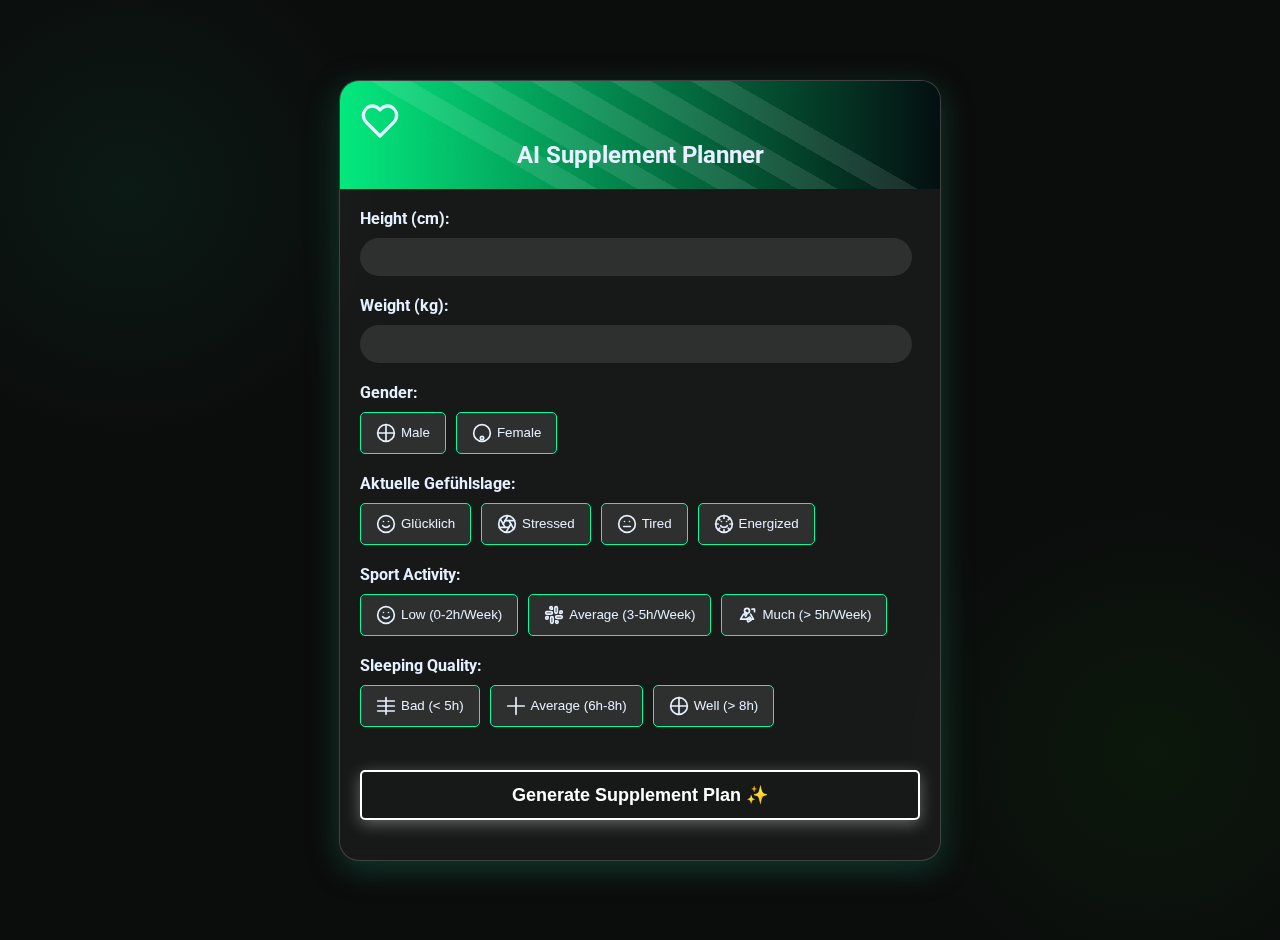
==== planner.html @ 942fc0ae "Add files via upload" ====
<!DOCTYPE html>
<html lang="de">
<head>
    <meta charset="UTF-8">
    <meta name="viewport" content="width=device-width, initial-scale=1.0">
    <title>AI Supplement Planner</title>
    <style>
        @import url('https://fonts.googleapis.com/css2?family=Roboto:wght@300;400;700&display=swap');

        :root {
            --primary-color: #00ff9d;
            --secondary-color: #040f11;
            --background-color: #0b0c0c;
            --text-color: #e6f1ff;
        }

        body {
            font-family: 'Roboto', sans-serif;
            background-color: var(--background-color);
            color: var(--text-color);
            margin: 0;
            padding: 20px;
            display: flex;
            justify-content: center;
            align-items: center;
            min-height: 100vh;
            background-image: 
                radial-gradient(circle at 10% 20%, rgba(11, 148, 96, 0.1) 0%, transparent 20%),
                radial-gradient(circle at 90% 80%, rgba(19, 129, 9, 0.1) 0%, transparent 20%);
        }

        .container {
            background-color: rgba(255, 255, 255, 0.05);
            border-radius: 20px;
            box-shadow: 0 8px 32px 0 rgba(31, 135, 104, 0.37);
            backdrop-filter: blur(4px);
            border: 1px solid rgba(255, 255, 255, 0.18);
            overflow: hidden;
            width: 100%;
            max-width: 600px;
        }

        .header {
            background: linear-gradient(90deg, #03e97e 0%, var(--secondary-color) 100%);
            color: var(--text-color);
            padding: 20px;
            text-align: center;
            font-size: 24px;
            font-weight: bold;
            position: relative;
            overflow: hidden;
        }

        .header::before {
            content: '';
            position: absolute;
            top: -50%;
            left: -50%;
            width: 200%;
            height: 200%;
            background: repeating-linear-gradient(
                0deg,
                transparent,
                transparent 20px,
                rgba(255, 255, 255, 0.1) 20px,
                rgba(255, 255, 255, 0.1) 40px
            );
            transform: rotate(30deg);
            animation: moveStripes 20s linear infinite;
        }

        @keyframes moveStripes {
            0% { transform: rotate(30deg) translateY(0); }
            100% { transform: rotate(30deg) translateY(40px); }
        }

        .form-container {
            padding: 20px;
        }

        .input-group {
            margin-bottom: 20px;
        }

        label {
            display: block;
            margin-bottom: 10px;
            color: var(--text-color);
            font-weight: bold;
        }

        .button-group {
            display: flex;
            flex-wrap: wrap;
            gap: 10px;
        }

        .option-button {
            padding: 10px 15px;
            background-color: rgba(255, 255, 255, 0.1);
            border: 1px solid var(--primary-color);
            border-radius: 5px;
            cursor: pointer;
            transition: all 0.3s ease;
            color: var(--text-color);
            display: flex;
            align-items: center;
            justify-content: center;
        }

        .option-button.selected {
            background-color: var(--primary-color);
            color: var(--background-color);
        }

        .option-button:hover {
            background-color: var(--primary-color);
            color: var(--background-color);
        }

        .option-button svg {
            margin-right: 5px;
            width: 20px;
            height: 20px;
        }

        .organic-input {
            width: 95%;
            padding: 10px;
            border: none;
            background-color: rgba(255, 255, 255, 0.1);
            border-radius: 20px;
            color: var(--text-color);
            font-size: 16px;
            transition: all 0.3s ease;
        }

        .organic-input:focus {
            outline: none;
            box-shadow: 0 0 0 2px var(--primary-color);
        }

        #generateButton {
            width: 100%;
            padding: 12px;
            background: none;
            color: white;
            border: 2.5px solid white;
            border-radius: 5px;
            font-size: 18px;
            cursor: pointer;
            font-weight: bolder;
            transition: transform 0.3s ease, box-shadow 0.3s ease;
            margin-top: 23px;
            margin-bottom: 20px;
            box-shadow: 0 4px 16px rgba(255, 255, 255, 0.34);
        }

        #generateButton:hover {
            transform: translateY(-2px);
            box-shadow: 0 4px 32px rgba(255, 255, 255, 0.4);
        }

        #loading {
            display: none;
            text-align: center;
            margin-top: 20px;
        }

        .modern-loader {
            display: flex;
            justify-content: center;
            align-items: center;
            height: 50px;
        }

        .circle {
            width: 15px;
            height: 15px;
            border-radius: 50%;
            background-color: var(--primary-color);
            margin: 0 5px;
            animation: pulse 1.5s ease-in-out infinite;
        }

        .circle:nth-child(2) {
            animation-delay: 0.2s;
        }

        .circle:nth-child(3) {
            animation-delay: 0.4s;
        }

        @keyframes pulse {
            0%, 100% { transform: scale(0.5); opacity: 0.5; }
            50% { transform: scale(1); opacity: 1; }
        }

        #result {
            margin-top: 20px;
            padding: 10px;
            background-color: rgba(255, 255, 255, 0.05);
            border-radius: 9px;
            display: none;
            width: 97%;
            padding-right: 17px;
        }

        .supplement-item {
            width: 100%;
            display: flex;
            align-items: center;
            margin-bottom: 15px;
            
            padding: 7px;
            background-color: rgba(255, 255, 255, 0.1);
            border-radius: 10px;
            transition: all 0.3s ease;
            cursor: pointer;
        }

        .supplement-item:hover {
            background-color: rgba(255, 255, 255, 0.2);
            transform: translateY(-2px);
        }

        .supplement-icon {
            width: 40px;
            height: 40px;
            margin-right: 8px;
            background-color: rgb(62, 62, 62);
            border-radius: 50%;
            display: flex;
            align-items: center;
            justify-content: center;
            font-size: 19px;
        }


        .supplement-icon2 {
            width: 40px;
            height: 40px;
            margin-right: 10px;
            background: none;
            border-radius: 50%;
            display: flex;
            align-items: center;
            justify-content: center;
            font-size: 19px;
        }

        .supplement-info {
            flex-grow: 1;
        }

        .supplement-name {
            font-weight: bold;
            margin-bottom: 5px;
        }

        .supplement-dosage {
            font-size: 14px;
            color: rgba(255, 255, 255, 0.7);
        }

        .supplement-details-container {
            position: fixed;
            padding: 14px;
            top: 0;
            left: 0;
            width: 100%;
            height: 100%;
            background-color: rgba(0, 0, 0, 0.5);
            display: flex;
            justify-content: center;
            align-items: center;
            z-index: 1000;
            opacity: 0; /* Anfangszustand */
    transform: scale(0.9); /* Startet kleiner für organischen Effekt */
    transition: opacity 0.4s ease, transform 0.4s ease; /* Smooth transition */
    border-radius: 61px;
}

.supplement-details-container.show {
    opacity: 1; /* Endzustand */
    transform: scale(1); /* Endzustand */
}

        

        .supplement-details {
            margin-right: 22px;
            background-color: rgba(37, 49, 50, 0.9);
            background-image: 
                radial-gradient(circle at 10% 20%, rgba(0, 255, 157, 0.1) 0%, transparent 20%),
                radial-gradient(circle at 90% 80%, rgba(233, 240, 243, 0.1) 0%, transparent 20%);
            padding: 18px;
            border-radius: 6px;
            box-shadow: 0 2px 8px rgba(0, 0, 0, 0.2);
            max-width: 480px;
            
        }

        .buy-button {
            background-color:  rgb(255, 255, 255);
            color: rgb(0, 0, 0);
            box-shadow: 0px 2px 4px rgba(0, 0, 0, 0.505);
            padding: 10px 12px;
            border: none;
            border-radius: 5px;
            cursor: pointer;
            margin-top: 10px;
            font-weight: bolder;
        }

        .time-category {
            margin-top: 20px;
            padding: 10px;
            background: none;
            border-radius: 5px;
            
        }

        .time-category h3 {
            margin-top: 0;
            color: #e9f1fd;
            font-size: 19.4px;
            
            margin-bottom: 22px;
        }

        .clockicon1{
            margin-bottom: -11px;
        }

        @media (max-width: 768px) {

            .time-category h3{
                font-size: 18px;
            }

            #result {
            margin-top: 20px;
            padding: 10px;
            background-color: rgba(255, 255, 255, 0.05);
            border-radius: 9px;
            display: none;
            width: 95%;
            
        }
              }

    </style>
</head>
<body>
    <div class="container">
        <div class="header">
            <svg class="supplement-icon2" viewBox="0 0 24 24" fill="none" stroke="currentColor" stroke-width="2" stroke-linecap="round" stroke-linejoin="round">
                <path d="M20.42 4.58a5.4 5.4 0 0 0-7.65 0l-.77.78-.77-.78a5.4 5.4 0 0 0-7.65 0C1.46 6.7 1.33 10.28 4 13l8 8 8-8c2.67-2.72 2.54-6.3.42-8.42z"></path>
            </svg>
            AI Supplement Planner
        </div>
        <div class="form-container">
            <form id="userForm">
                <div class="input-group">
                    <label for="height">Height (cm):</label>
                    <input type="number" id="height" class="organic-input" required min="100" max="250" step="1">
                </div>
                <div class="input-group">
                    <label for="weight">Weight (kg):</label>
                    <input type="number" id="weight" class="organic-input" required min="30" max="250" step="0.1">
                </div>
                <div class="input-group">
                    <label>Gender:</label>
                    <div class="button-group" id="genderGroup">
                        <button  type="button" class="option-button" data-value="male">
                            <svg viewBox="0 0 24 24" fill="none" stroke="currentColor" stroke-width="2" stroke-linecap="round" stroke-linejoin="round">
                                <circle cx="12" cy="12" r="10"/>
                                <path d="M12 2v20M2 12h20"/>
                            </svg>
                            Male
                        </button>
                        <button  type="button" class="option-button" data-value="female">
                            <svg viewBox="0 0 24 24" fill="none" stroke="currentColor" stroke-width="2" stroke-linecap="round" stroke-linejoin="round">
                                <circle cx="12" cy="12" r="10"/>
                                <circle cx="12" cy="18" r="2"/>
                            </svg>
                            Female
                        </button>
                    </div>
                </div>
                <div class="input-group">
                    <label>Aktuelle Gefühlslage:</label>
                    <div class="button-group" id="moodGroup">
                        <button type="button" class="option-button" data-value="happy">
                            <svg viewBox="0 0 24 24" fill="none" stroke="currentColor" stroke-width="2" stroke-linecap="round" stroke-linejoin="round">
                                <circle cx="12" cy="12" r="10"/>
                                <path d="M8 14s1.5 2 4 2 4-2 4-2"/>
                                <line x1="9" y1="9" x2="9.01" y2="9"/>
                                <line x1="15" y1="9" x2="15.01" y2="9"/>
                            </svg>
                            Glücklich
                        </button>
                        <button type="button" class="option-button" data-value="stressed">
                            <svg viewBox="0 0 24 24" fill="none" stroke="currentColor" stroke-width="2" stroke-linecap="round" stroke-linejoin="round">
                                <circle cx="12" cy="12" r="10"/>
                                <line x1="14.31" y1="8" x2="20.05" y2="17.94"/>
                                <line x1="9.69" y1="8" x2="21.17" y2="8"/>
                                <line x1="7.38" y1="12" x2="13.12" y2="2.06"/>
                                <line x1="9.69" y1="16" x2="3.95" y2="6.06"/>
                                <line x1="14.31" y1="16" x2="2.83" y2="16"/>
                                <line x1="16.62" y1="12" x2="10.88" y2="21.94"/>
                            </svg>
                            Stressed
                        </button>
                        <button type="button" class="option-button" data-value="tired">
                            <svg viewBox="0 0 24 24" fill="none" stroke="currentColor" stroke-width="2" stroke-linecap="round" stroke-linejoin="round">
                                <circle cx="12" cy="12" r="10"/>
                                <line x1="8" y1="15" x2="16" y2="15"/>
                                <line x1="9" y1="9" x2="9.01" y2="9"/>
                                <line x1="15" y1="9" x2="15.01" y2="9"/>
                            </svg>
                            Tired
                        </button>
                        <button type="button" class="option-button" data-value="energetic">
                            <svg viewBox="0 0 24 24" fill="none" stroke="currentColor" stroke-width="2" stroke-linecap="round" stroke-linejoin="round">
                                <circle cx="12" cy="12" r="10"/>
                                <path d="M8 14s1.5 2 4 2 4-2 4-2"/>
                                <line x1="9" y1="9" x2="9.01" y2="9"/>
                                <line x1="15" y1="9" x2="15.01" y2="9"/>
                                <path d="M12 2v3M12 19v3M4.93 4.93l2.12 2.12M16.95 16.95l2.12 2.12M2 12h3M19 12h3M4.93 19.07l2.12-2.12M16.95 7.05l2.12-2.12"/>
                            </svg>
                            Energized
                        </button>
                    </div>
                </div>
                <div class="input-group">
                    <label>Sport Activity:</label>
                    <div class="button-group" id="exerciseGroup">
                        <button type="button" class="option-button" data-value="low">
                            <svg viewBox="0 0 24 24" fill="none" stroke="currentColor" stroke-width="2" stroke-linecap="round" stroke-linejoin="round">
                                <circle cx="12" cy="12" r="10"/>
                                <path d="M8 14s1.5 2 4 2 4-2 4-2"/>
                                <line x1="9" y1="9" x2="9.01" y2="9"/>
                                <line x1="15" y1="9" x2="15.01" y2="9"/>
                            </svg>
                            Low (0-2h/Week)
                        </button>
                        <button type="button" class="option-button" data-value="medium">
                            <svg  viewBox="0 0 24 24" fill="none" stroke="currentColor" stroke-width="2" stroke-linecap="round" stroke-linejoin="round">
                                <path d="M14.5 10c-.83 0-1.5-.67-1.5-1.5v-5c0-.83.67-1.5 1.5-1.5s1.5.67 1.5 1.5v5c0 .83-.67 1.5-1.5 1.5z"/>
                                <path d="M20.5 10H19V8.5c0-.83.67-1.5 1.5-1.5s1.5.67 1.5 1.5-.67 1.5-1.5 1.5z"/>
                                <path d="M9.5 14c.83 0 1.5.67 1.5 1.5v5c0 .83-.67 1.5-1.5 1.5S8 21.33 8 20.5v-5c0-.83.67-1.5 1.5-1.5z"/>
                                <path d="M3.5 14H5v1.5c0 .83-.67 1.5-1.5 1.5S2 16.33 2 15.5 2.67 14 3.5 14z"/>
                                <path d="M14 14.5c0-.83.67-1.5 1.5-1.5h5c.83 0 1.5.67 1.5 1.5s-.67 1.5-1.5 1.5h-5c-.83 0-1.5-.67-1.5-1.5z"/>
                                <path d="M15.5 19H14v1.5c0 .83.67 1.5 1.5 1.5s1.5-.67 1.5-1.5-.67-1.5-1.5-1.5z"/>
                                <path d="M10 9.5C10 8.67 9.33 8 8.5 8h-5C2.67 8 2 8.67 2 9.5S2.67 11 3.5 11h5c.83 0 1.5-.67 1.5-1.5z"/>
                                <path d="M8.5 5H10V3.5C10 2.67 9.33 2 8.5 2S7 2.67 7 3.5 7.67 5 8.5 5z"/>
                            </svg>
                            Average (3-5h/Week)
                        </button>
                        <button type="button" class="option-button" data-value="high">
                            <svg viewBox="0 0 24 24" fill="none" stroke="currentColor" stroke-width="2" stroke-linecap="round" stroke-linejoin="round">
                                <path d="M18 5h3v3M13 20l-1-3.5 3.5-2 1.5 3.5-3 2zM10.5 8.5L9 11l1.5 2.5L12 11z"/>
                                <path d="M15 7a3 3 0 1 0-6 0 3 3 0 0 0 6 0zM16.27 11l3.46 6H4.26l3.47-6"/>
                            </svg>
                            Much (> 5h/Week)
                        </button>
                    </div>
                </div>
                <div class="input-group">
                    <label>Sleeping Quality:</label>
                    <div class="button-group" id="sleepGroup">
                        <button type="button" class="option-button" data-value="poor">
                            <svg viewBox="0 0 24 24" fill="none" stroke="currentColor" stroke-width="2" stroke-linecap="round" stroke-linejoin="round">
                                <path d="M2 12h20M12 2v20M22 18H2M22 6H2"/>
                            </svg>
                            Bad (< 5h)
                        </button>
                        <button type="button" class="option-button" data-value="average">
                            <svg viewBox="0 0 24 24" fill="none" stroke="currentColor" stroke-width="2" stroke-linecap="round" stroke-linejoin="round">
                                <path d="M2 12h20M12 2v20"/>
                            </svg>
                            Average (6h-8h)
                        </button>
                        <button type="button" class="option-button" data-value="good">
                            <svg viewBox="0 0 24 24" fill="none" stroke="currentColor" stroke-width="2" stroke-linecap="round" stroke-linejoin="round">
                                <path d="M12 2v20M2 12h20"/>
                                <path d="M12 22c5.523 0 10-4.477 10-10S17.523 2 12 2 2 6.477 2 12s4.477 10 10 10z"/>
                            </svg>
                            Well (> 8h)
                        </button>
                    </div>
                </div>
                <button type="submit" id="generateButton">Generate Supplement Plan ✨</button>
            </form>
            <div id="loading">
                <div class="modern-loader">
                    <div class="circle"></div>
                    <div class="circle"></div>
                    <div class="circle"></div>
                </div>
                <p>Generating Supplement Plan...</p>
            </div>
            <div id="result"></div>
        </div>
    </div>
    <script>
        document.querySelectorAll('.button-group').forEach(group => {
            group.addEventListener('click', function(e) {
                const button = e.target.closest('.option-button');
                if (button) {
                    group.querySelectorAll('.option-button').forEach(btn => btn.classList.remove('selected'));
                    button.classList.add('selected');
                }
            });
        });

        document.getElementById('userForm').addEventListener('submit', function(e) {
            e.preventDefault();
            document.getElementById('loading').style.display = 'block';
            document.getElementById('result').style.display = 'none';
            
            setTimeout(generateSupplementPlan, 2000);
        });

        function generateSupplementPlan() {
    const height = document.getElementById('height').value;
    const weight = document.getElementById('weight').value;
    const gender = document.querySelector('#genderGroup .selected')?.dataset.value;
    const mood = document.querySelector('#moodGroup .selected')?.dataset.value;
    const exercise = document.querySelector('#exerciseGroup .selected')?.dataset.value;
    const sleep = document.querySelector('#sleepGroup .selected')?.dataset.value;

    // Erstelle Arrays für Supplements nach Einnahmezeit
    let morningSupplements = [];
    let middaySupplements = [];
    let eveningSupplements = [];

    // Füge Supplemente zur passenden Einnahmezeit hinzu
    function addSupplement(icon, name, dosage, description, timeOfDay) {

        if (gender === 'female') {
                    dosage = adjustDosageForWomen(dosage);
                }

        const supplement = supplementItem(icon, name, dosage, description);
        switch (timeOfDay) {
            case 'morning':
                morningSupplements.push(supplement);
                break;
            case 'midday':
                middaySupplements.push(supplement);
                break;
            case 'evening':
                eveningSupplements.push(supplement);
                break;
        }
    }

    function adjustDosageForWomen(dosage) {
                const numericPart = parseFloat(dosage);
                if (!isNaN(numericPart)) {
                    const adjustedNumericPart = numericPart * 0.8; // 9% reduction
                    return dosage.replace(numericPart.toString(), adjustedNumericPart.toFixed(2));
                }
                return dosage;
            }

    // Beispielhafter Aufruf der addSupplement-Funktion
    addSupplement('🍎', 'Multivitamin', `1 Tablette täglich`, 'Grundversorgung mit essentiellen Vitaminen und Mineralstoffen', 'morning');
            addSupplement('🧴', 'Omega-3 Fischöl', `${calculateDosage(weight, 1000, 2000)} mg täglich`, 'Fördert Herz- und Gehirngesundheit', 'morning');
            addSupplement('🥬', 'Spirulina', `${calculateDosage(weight, 3000, 5000)} mg täglich`, 'Nährstoffreiche Alge mit antioxidativer Wirkung', 'midday');
            addSupplement('🧄', 'Vitamin C', `${calculateDosage(weight, 500, 1000)} mg täglich`, 'Unterstützt das Immunsystem und Zellgesundheit', 'morning');
            addSupplement('🥕', 'Vitamin D3', `${calculateDosage(weight, 1000, 4000)} IU täglich`, 'Stärkt die Knochen und das Immunsystem', 'morning');
            addSupplement('🍂', 'Zink', `${calculateDosage(weight, 10, 30)} mg täglich`, 'Unterstützt das Immunsystem und die Zellteilung', 'evening');
            addSupplement('🍊', 'Vitamin B12', '500 mcg täglich', 'Wichtig für Energie und Nervensystem', 'morning');
            addSupplement('🥄', 'Calcium', `${calculateDosage(weight, 500, 1000)} mg täglich`, 'Unterstützt Knochen- und Zahngesundheit', 'evening');
            addSupplement('🌻', 'Eisen', `${calculateDosage(weight, 10, 18)} mg täglich`, 'Unterstützt die Blutbildung und Sauerstoffversorgung', 'midday');
            addSupplement('🧂', 'Selen', `${calculateDosage(weight, 50, 200)} mcg täglich`, 'Antioxidativ und wichtig für die Schilddrüse', 'midday');
            addSupplement('🌰', 'Kupfer', `${calculateDosage(weight, 1, 3)} mg täglich`, 'Wichtig für Enzyme und das Immunsystem', 'midday');
            addSupplement('🥛', 'Kalium', `${calculateDosage(weight, 1000, 2000)} mg täglich`, 'Reguliert den Blutdruck und unterstützt Muskelgesundheit', 'evening');
            addSupplement('🌱', 'Cholin', `${calculateDosage(weight, 250, 500)} mg täglich`, 'Fördert die Gehirnfunktion und Lebergesundheit', 'morning');
            addSupplement('🍅', 'Lycopin', `${calculateDosage(weight, 5, 10)} mg täglich`, 'Antioxidans, unterstützt Herzgesundheit', 'midday');
            addSupplement('🍑', 'Beta-Carotin', `${calculateDosage(weight, 2000, 5000)} IU täglich`, 'Vorstufe von Vitamin A, unterstützt Augen- und Hautgesundheit', 'midday');

            if (mood === 'stressed' || mood === 'tired') {
                addSupplement('🌿', 'Ashwagandha', `${calculateDosage(weight, 300, 600)} mg, morgens und abends`, 'Unterstützt die Stressresistenz und verbessert die Stimmung', 'morning');
                addSupplement('🍵', 'L-Theanin', `${calculateDosage(weight, 100, 200)} mg täglich`, 'Fördert Entspannung ohne Müdigkeit', 'morning');
                addSupplement('🌰', 'Rhodiola Rosea', `${calculateDosage(weight, 200, 400)} mg morgens`, 'Hilft gegen Stress und Müdigkeit', 'morning');
                addSupplement('🌸', 'B-Vitamin Komplex', '1 Tablette täglich', 'Fördert Energie und Nervenstärke', 'morning');
                addSupplement('🍃', 'Holy Basil', `${calculateDosage(weight, 300, 500)} mg täglich`, 'Hilft gegen Stress und Unruhe', 'evening');
                addSupplement('🍄', 'Reishi', `${calculateDosage(weight, 500, 1000)} mg täglich`, 'Hilft bei Stress und unterstützt die Immunabwehr', 'evening');
                addSupplement('🥥', 'L-Tryptophan', `${calculateDosage(weight, 500, 1000)} mg täglich`, 'Hilft bei der Serotoninproduktion und Stimmung', 'evening');
                addSupplement('🌻', 'GABA', '500 mg vor dem Schlafengehen', 'Fördert Ruhe und Entspannung', 'evening');
                addSupplement('🌼', 'Lavendelöl', `${calculateDosage(weight, 80, 160)} mg täglich`, 'Fördert Entspannung', 'evening');
                addSupplement('🥒', 'Magnolia Rinde', `${calculateDosage(weight, 200, 400)} mg täglich`, 'Hilft gegen Stress', 'evening');
                addSupplement('🍫', 'Dunkle Schokolade (70% Kakao)', '20-40g täglich', 'Fördert Glücksgefühle durch Serotonin', 'midday');
                addSupplement('🍎', 'Apfelessig', '1 EL täglich in Wasser', 'Fördert Verdauung und reguliert Blutzucker', 'morning');
                addSupplement('🍑', 'Vitamin B5', `${calculateDosage(weight, 5, 10)} mg täglich`, 'Hilft bei der Stressbewältigung', 'morning');
                addSupplement('🌰', 'Inositol', `${calculateDosage(weight, 2000, 4000)} mg täglich`, 'Fördert Beruhigung bei Stress', 'midday');
                addSupplement('🍯', 'Glycin', `${calculateDosage(weight, 3000, 5000)} mg vor dem Schlafengehen`, 'Fördert Tiefschlaf und Entspannung', 'evening');
            }

            if (mood === 'tired') {
                addSupplement('☕️', 'Koffein + L-Theanin', '100mg Koffein + 200mg L-Theanin, morgens', 'Verbessert Fokus und Energie ohne Nervosität', 'morning');
                addSupplement('💧', 'CoQ10', `${calculateDosage(weight, 100, 200)} mg morgens`, 'Unterstützt Energieniveau und Herzgesundheit', 'morning');
                addSupplement('🌿', 'Cordyceps', `${calculateDosage(weight, 500, 1000)} mg täglich`, 'Steigert Energie und Ausdauer', 'morning');
                addSupplement('🍄', 'Reishi Pilz', `${calculateDosage(weight, 300, 500)} mg täglich`, 'Beruhigend und ausgleichend', 'evening');
                addSupplement('🥭', 'Acetyl-L-Carnitin', `${calculateDosage(weight, 500, 1000)} mg täglich`, 'Fördert Energieproduktion und Gehirnfunktion', 'morning');
                addSupplement('🥤', 'Eleutherococcus', `${calculateDosage(weight, 300, 600)} mg täglich`, 'Adaptogen zur Förderung der Energie', 'morning');
                addSupplement('🥥', 'Vitamin B6', `${calculateDosage(weight, 50, 100)} mg täglich`, 'Fördert den Energiehaushalt', 'morning');
                addSupplement('🍓', 'Panax Ginseng', `${calculateDosage(weight, 200, 400)} mg täglich`, 'Fördert Vitalität und Fokus', 'morning');
                addSupplement('🌞', 'NAD+', `${calculateDosage(weight, 200, 300)} mg täglich`, 'Unterstützt Zellenergie und Vitalität', 'morning');
                addSupplement('🥜', 'D-Ribose', `${calculateDosage(weight, 5, 10)} g täglich`, 'Hilft bei der ATP-Produktion zur Energieversorgung', 'midday');
                addSupplement('🍌', 'Biotin', `${calculateDosage(weight, 30, 100)} mcg täglich`, 'Fördert Energie und gesunde Zellfunktionen', 'morning');
                addSupplement('🍐', 'Moringa', `${calculateDosage(weight, 2000, 4000)} mg täglich`, 'Reich an Nährstoffen zur Steigerung der Energie', 'midday');
                addSupplement('🥬', 'Chlorella', `${calculateDosage(weight, 2000, 4000)} mg täglich`, 'Entgiftend und energiefördernd', 'midday');
                addSupplement('🌰', 'Macadamiaöl', `${calculateDosage(weight, 10, 20)} ml täglich`, 'Liefert Energie und gesunde Fette', 'midday');
            }

            if (mood === 'happy' || mood === 'energetic') {
                addSupplement('🌞', '5-HTP', `${calculateDosage(weight, 50, 100)} mg vor dem Schlafengehen`, 'Unterstützt die Serotonin-Produktion für ausgeglichene Stimmung', 'evening');
                addSupplement('🍫', 'L-Tyrosin', `${calculateDosage(weight, 500, 1000)} mg vor dem Training`, 'Fördert Wachsamkeit und Motivation', 'morning');
                addSupplement('🌅', 'Maca', `${calculateDosage(weight, 1000, 2000)} mg täglich`, 'Unterstützt Stimmung und Energie', 'morning');
                addSupplement('🍇', 'Resveratrol', '100 mg täglich', 'Antioxidativ und unterstützt gesunde Zellalterung', 'evening');
                addSupplement('🍋', 'Vitamin B6', `${calculateDosage(weight, 50, 100)} mg täglich`, 'Fördert Energie und gute Laune', 'morning');
                addSupplement('🍓', 'B-Vitamine Komplex', '1 Tablette täglich', 'Fördert Nerven und gute Laune', 'morning');
                addSupplement('🍍', 'Curcumin', '500 mg täglich', 'Antioxidativ und unterstützt Stimmung', 'midday');
                addSupplement('🌰', 'N-Acetylcystein (NAC)', '600 mg täglich', 'Schützt die Zellen und unterstützt positive Stimmung', 'midday');
                addSupplement('🥤', 'Eleutherococcus', `${calculateDosage(weight, 300, 600)} mg täglich`, 'Hilft, die Energie zu steigern', 'morning');
            }

            if (exercise === 'high') {
                const proteinDosage = Math.round(weight * 1.6);
                addSupplement('💪', 'Whey Protein', `${proteinDosage}g täglich, verteilt auf 2-3 Portionen`, 'Unterstützt Muskelaufbau und Regeneration', 'midday');
                addSupplement('🔋', 'Kreatin', '5g täglich', 'Verbessert Kraftleistung und Muskelmasse', 'morning');
                addSupplement('🍋', 'BCAA', `${calculateDosage(weight, 5, 10)}g vor dem Training`, 'Reduziert Muskelermüdung und fördert die Erholung', 'midday');
                addSupplement('🍍', 'Glutamin', '5g nach dem Training', 'Hilft bei der Regeneration der Muskeln', 'evening');
                addSupplement('🥄', 'Beta-Alanin', `${calculateDosage(weight, 2, 5)}g täglich`, 'Reduziert Muskelermüdung bei intensivem Training', 'midday');
                addSupplement('🥥', 'L-Citrullin', `${calculateDosage(weight, 5, 8)}g vor dem Training`, 'Fördert Durchblutung und Ausdauer', 'midday');
                addSupplement('🍈', 'Taurin', `${calculateDosage(weight, 500, 1000)} mg vor dem Training`, 'Reduziert Muskelermüdung und verbessert die Leistung', 'midday');
            }

            if (exercise === 'medium') {
                const proteinDosage = Math.round(weight * 1.2);
                addSupplement('💪', 'Whey Protein', `${proteinDosage}g täglich`, 'Unterstützt Muskelerhalt und Regeneration', 'midday');
                addSupplement('🥛', 'Casein Protein', '30g vor dem Schlafengehen', 'Langsame Proteinversorgung für über Nacht', 'evening');
                addSupplement('🍎', 'Rote-Bete Extrakt', '500mg täglich', 'Unterstützt Blutfluss und Sauerstoffversorgung', 'morning');
                addSupplement('🥬', 'Spirulina', `${calculateDosage(weight, 3000, 5000)} mg täglich`, 'Enthält essentielle Aminosäuren', 'midday');
            }

            if (sleep === 'poor') {
                addSupplement('😴', 'Melatonin', '0.5-1mg 30 Minuten vor dem Schlafengehen', 'Reguliert den Schlaf-Wach-Rhythmus', 'evening');
                addSupplement('🌙', 'Magnesium', `${calculateDosage(weight, 200, 400)}mg vor dem Schlafengehen`, 'Fördert Muskelentspannung und verbessert die Schlafqualität', 'evening');
                addSupplement('🍯', 'GABA', '250-500mg 1 Stunde vor dem Schlafengehen', 'Fördert Entspannung und erholsamen Schlaf', 'evening');
                addSupplement('🌾', 'L-Glycin', '3g vor dem Schlafengehen', 'Fördert Tiefschlaf und Erholung', 'evening');
                addSupplement('🍀', 'Lavendelöl Kapseln', '80mg täglich', 'Fördert Entspannung und beruhigt vor dem Schlaf', 'evening');
            }

            if (sleep === 'average' || sleep === 'poor') {
                addSupplement('🌿', 'Baldrian', '300-600mg 1 Stunde vor dem Schlafengehen', 'Natürliches Beruhigungsmittel, das die Schlafqualität verbessern kann', 'evening');
                addSupplement('🌸', 'Passionsblume', `${calculateDosage(weight, 200, 400)} mg vor dem Schlafengehen`, 'Hilft bei Schlafproblemen und fördert Entspannung', 'evening');
                addSupplement('🍋', 'Zitronenmelisse', `${calculateDosage(weight, 300, 600)} mg täglich`, 'Fördert Entspannung und verbessert die Schlafqualität', 'evening');
                addSupplement('🌷', 'Hopfenextrakt', '200 mg täglich', 'Hilft bei Schlafstörungen', 'evening');
            }

            const bmi = calculateBMI(weight, height);
            if (bmi < 18.5) {
                addSupplement('🥛', 'Maltodextrin', `${calculateDosage(weight, 0.5, 1)}g täglich`, 'Kalorienreiche Kohlenhydratquelle zur Gewichtszunahme', 'midday');
                addSupplement('🍌', 'Ginseng', `${calculateDosage(weight, 200, 400)} mg täglich`, 'Fördert Appetit und Energie', 'morning');
                addSupplement('🍇', 'Schwarzkümmelöl', '1 Esslöffel täglich', 'Kalorienreich und entzündungshemmend', 'midday');
                addSupplement('🍠', 'Yamswurzel Extrakt', '300 mg täglich', 'Fördert gesunde Gewichtszunahme', 'midday');
                addSupplement('🥜', 'Erdnussbutter', '2 Esslöffel täglich', 'Kalorienreiche Protein- und Fettquelle', 'midday');
            }

            if (bmi > 25) {
                addSupplement('🍵', 'Grüner Tee Extrakt', '500mg täglich', 'Kann den Stoffwechsel unterstützen und die Fettverbrennung fördern', 'morning');
                addSupplement('🔥', 'Garcinia Cambogia', '500mg vor den Mahlzeiten', 'Unterstützt den Fettabbau und reduziert den Appetit', 'midday');
                addSupplement('🥒', 'Apfelessig-Kapseln', '1-2 Kapseln vor Mahlzeiten', 'Kann die Fettverbrennung fördern', 'midday');
                addSupplement('🍈', 'CLA (konjugierte Linolsäure)', `${calculateDosage(weight, 1000, 3000)} mg täglich`, 'Hilft bei der Körperfettreduktion', 'midday');
                addSupplement('🥭', 'Chitosan', `${calculateDosage(weight, 1000, 2000)} mg vor Mahlzeiten`, 'Reduziert Fettaufnahme aus Nahrung', 'midday');
            }

            addSupplement('☀️', 'Vitamin D3', `${calculateVitaminDDosage(weight)} IU täglich`, 'Unterstützt Immunsystem, Knochengesundheit und allgemeines Wohlbefinden', 'morning');
            addSupplement('🦴', 'Calcium', `${calculateDosage(weight, 500, 1000)} mg täglich`, 'Fördert starke Knochen und Zähne', 'evening');
            addSupplement('🍀', 'Vitamin K2', '100mcg täglich', 'Unterstützt Knochengesundheit und Herz-Kreislauf-System', 'evening');

    // Weitere Supplements werden hier hinzugefügt…

    // Erstelle HTML-Layout für Supplements nach Einnahmezeit
    let plan = '<h2>Ihr personalisierter Supplement Plan</h2>';
    if (morningSupplements.length > 0) {
        plan += '<div class="time-category"><h3>Morgens (vor Mahlzeit) <?xml version="1.0"?><svg class="clockicon1" fill="#ecf4ff" xmlns="http://www.w3.org/2000/svg"  viewBox="0 0 128 128" width="34.5px" height="34.5px" font-weight="bold" >    <path d="M 64 13.5 C 36.2 13.5 13.5 36.2 13.5 64 C 13.5 91.8 36.2 114.5 64 114.5 C 91.8 114.5 114.5 91.8 114.5 64 C 114.5 36.2 91.8 13.5 64 13.5 z M 64 19.5 C 88.5 19.5 108.5 39.5 108.5 64 C 108.5 88.5 88.5 108.5 64 108.5 C 39.5 108.5 19.5 88.5 19.5 64 C 19.5 39.5 39.5 19.5 64 19.5 z M 64 31 C 62.3 31 61 32.3 61 34 L 61 58.800781 C 59.2 59.800781 58 61.8 58 64 C 58 67.3 60.7 70 64 70 C 66.2 70 68.199219 68.8 69.199219 67 L 84 67 C 85.7 67 87 65.7 87 64 C 87 62.3 85.7 61 84 61 L 69.199219 61 C 68.699219 60.1 67.9 59.300781 67 58.800781 L 67 34 C 67 32.3 65.7 31 64 31 z"/></svg>  </h3>' + morningSupplements.join('') + '</div>';
    }
    if (middaySupplements.length > 0) {
        plan += '<div class="time-category"><h3>Mittags (vor Mahlzeit) <?xml version="1.0"?><svg class="clockicon1" fill="#ecf4ff" xmlns="http://www.w3.org/2000/svg"  viewBox="0 0 128 128" width="34.5px" height="34.5px" font-weight="bold" >    <path d="M 64 13.5 C 36.2 13.5 13.5 36.2 13.5 64 C 13.5 91.8 36.2 114.5 64 114.5 C 91.8 114.5 114.5 91.8 114.5 64 C 114.5 36.2 91.8 13.5 64 13.5 z M 64 19.5 C 88.5 19.5 108.5 39.5 108.5 64 C 108.5 88.5 88.5 108.5 64 108.5 C 39.5 108.5 19.5 88.5 19.5 64 C 19.5 39.5 39.5 19.5 64 19.5 z M 64 31 C 62.3 31 61 32.3 61 34 L 61 58.800781 C 59.2 59.800781 58 61.8 58 64 C 58 67.3 60.7 70 64 70 C 66.2 70 68.199219 68.8 69.199219 67 L 84 67 C 85.7 67 87 65.7 87 64 C 87 62.3 85.7 61 84 61 L 69.199219 61 C 68.699219 60.1 67.9 59.300781 67 58.800781 L 67 34 C 67 32.3 65.7 31 64 31 z"/></svg>  </h3>' + middaySupplements.join('') + '</div>';
    }
    if (eveningSupplements.length > 0) {
        plan += '<div class="time-category"><h3>Abends (vor Mahlzeit) <?xml version="1.0"?><svg class="clockicon1" fill="#ecf4ff" xmlns="http://www.w3.org/2000/svg"  viewBox="0 0 128 128" width="34.5px" height="34.5px" font-weight="bold" >    <path d="M 64 13.5 C 36.2 13.5 13.5 36.2 13.5 64 C 13.5 91.8 36.2 114.5 64 114.5 C 91.8 114.5 114.5 91.8 114.5 64 C 114.5 36.2 91.8 13.5 64 13.5 z M 64 19.5 C 88.5 19.5 108.5 39.5 108.5 64 C 108.5 88.5 88.5 108.5 64 108.5 C 39.5 108.5 19.5 88.5 19.5 64 C 19.5 39.5 39.5 19.5 64 19.5 z M 64 31 C 62.3 31 61 32.3 61 34 L 61 58.800781 C 59.2 59.800781 58 61.8 58 64 C 58 67.3 60.7 70 64 70 C 66.2 70 68.199219 68.8 69.199219 67 L 84 67 C 85.7 67 87 65.7 87 64 C 87 62.3 85.7 61 84 61 L 69.199219 61 C 68.699219 60.1 67.9 59.300781 67 58.800781 L 67 34 C 67 32.3 65.7 31 64 31 z"/></svg>  </h3>' + eveningSupplements.join('') + '</div>';
    }

    plan += '<p><strong>Hinweis:</strong> Bitte besprechen Sie die Einnahme von Nahrungsergänzungsmitteln mit Ihrem Arzt.</p>';

    // Zeige das Ergebnis an und beende die Ladeanimation
    document.getElementById('loading').style.display = 'none';
    document.getElementById('result').innerHTML = plan;
    document.getElementById('result').style.display = 'block';
}

function supplementItem(icon, name, dosage, description) {
            return `
                <div class="supplement-item" onclick="showSupplementDetails('${name}', '${dosage}', '${description}')">
                    <div class="supplement-icon">${icon}</div>
                    <div class="supplement-info">
                        <div class="supplement-name">${name}</div>
                        <div class="supplement-dosage">${dosage}</div>
                        <div class="supplement-description">${description}</div>
                    </div>
                </div>
            `;
        }

function showSupplementDetails(name, dosage, description) {
            const detailsHtml = `
                <div class="supplement-details">
                    <h3>${name}</h3>
                    <p><strong>Dosierung:</strong> ${dosage}</p>
                    <p><strong>Vorteile:</strong> ${description}</p>
                    <p><strong>Beschreibung:</strong> ${getSupplementBenefits(name)}</p>
                    <p><strong>Mögliche Nebenwirkungen:</strong> ${getSupplementSideEffects(name)}</p>
                    <button onclick="window.open('https://www.amazon.com', '_blank')" class="buy-button">Jetzt kaufen</button>
                </div>
            `;

      
    
    const detailsContainer = document.createElement('div');
    detailsContainer.innerHTML = detailsHtml;
    detailsContainer.className = 'supplement-details-container';
    
    // Füge den Container zum Body hinzu
    document.body.appendChild(detailsContainer);

    // Füge die Klasse `.show` für die Animation hinzu, nachdem das Element gerendert ist
    setTimeout(() => detailsContainer.classList.add('show'), 10);

    // Event-Listener, um den Container zu schließen, wenn man außerhalb klickt
    detailsContainer.onclick = function(event) {
        if (event.target === detailsContainer) {
            // Entferne die `.show`-Klasse, um das Element auszublenden
            detailsContainer.classList.remove('show');
            setTimeout(() => document.body.removeChild(detailsContainer), 400); // Verzögerung für smoothes Entfernen
          }
    };
}




        function getSupplementBenefits(name) {
    const benefits = {
       
        'Multivitamin': 'Versorgt den Körper mit essentiellen Vitaminen und Mineralstoffen, um Nährstofflücken zu schließen. Fördert die Zellfunktion, Immunität und Energiestoffwechsel. Einige Vitamine wie B-Vitamine sind Kofaktoren für Enzyme, die für die Zellatmung benötigt werden.',
        'Omega-3 Fischöl': 'Omega-3-Fettsäuren (EPA und DHA) wirken entzündungshemmend, indem sie die Produktion von entzündungsfördernden Eicosanoiden hemmen. Unterstützen das Herz-Kreislauf-System durch Förderung der Blutfettwerte und wirken blutverdünnend, wodurch das Risiko für Herzinfarkte gesenkt wird. DHA ist zudem ein Hauptbestandteil der Gehirnstruktur und fördert die kognitive Funktion.',
        'Spirulina': 'Reich an Proteinen, Antioxidantien und Chlorophyll, welches die Zellen vor oxidativem Stress schützt und das Immunsystem durch Phycocyanin stärkt. Phycocyanin kann entzündungshemmend wirken und die Immunantwort des Körpers verbessern.',
        'Vitamin C': 'Wichtiger Cofaktor für die Kollagensynthese, fördert die Wundheilung und stärkt das Bindegewebe. Vitamin C ist ein starkes Antioxidans und schützt Zellen vor freien Radikalen. Es verbessert zudem die Eisenaufnahme im Dünndarm und unterstützt das Immunsystem durch Förderung der Lymphozytenfunktion.',
        'Vitamin D3': 'Wird im Körper zu Calcitriol umgewandelt, einem aktiven Hormon, das die Kalziumaufnahme im Darm fördert und die Knochengesundheit unterstützt. Auch spielt Vitamin D eine Rolle in der Immunregulation, indem es die Produktion von antimikrobiellen Peptiden erhöht.',
        'Zink': 'Ein essentielles Spurenelement, das an über 300 enzymatischen Prozessen beteiligt ist, darunter DNA-Synthese, Zellteilung und Immunfunktion. Zink beeinflusst die Aktivität der T-Lymphozyten, einer wichtigen Komponente der Immunabwehr, und fördert die Wundheilung durch Beteiligung an der Kollagensynthese.',
        'Vitamin B12': 'Unterstützt die Bildung von roten Blutkörperchen und die Myelinsynthese, welche die Nerven schützt. B12 ist essentiell für den Energiestoffwechsel, da es als Cofaktor bei der DNA-Synthese und im Stoffwechsel von Fettsäuren und Aminosäuren fungiert.',
        'Calcium': 'Ein struktureller Bestandteil von Knochen und Zähnen, das auch die Muskelfunktion und die Freisetzung von Neurotransmittern reguliert. Calciumionen sind entscheidend für Muskelkontraktionen und die Übertragung von Nervensignalen.',
        'Eisen': 'Bestandteil von Hämoglobin, dem Protein, das Sauerstoff im Blut transportiert. Eisen spielt eine wichtige Rolle bei der Zellatmung und Energieproduktion in den Mitochondrien. Es wird für die Synthese von Neurotransmittern und DNA benötigt.',
        'Selen': 'Ein Antioxidans, das die Funktion der Glutathionperoxidase unterstützt, einem Enzym, das Zellen vor oxidativem Schaden schützt. Es ist wichtig für die Schilddrüsenfunktion, da es an der Umwandlung von T4 in das aktive T3-Hormon beteiligt ist.',
        'Kupfer': 'Fördert die Eisenabsorption und ist essentiell für die Bildung von Hämoglobin und Kollagen. Kupfer ist Bestandteil des Enzyms Cytochrom-c-Oxidase, das für die Energieproduktion in den Mitochondrien wichtig ist.',
        'Kalium': 'Essentiell für die Aufrechterhaltung des Elektrolytgleichgewichts und reguliert den osmotischen Druck der Zellen. Kaliumionen sind wichtig für die Nervenimpulsübertragung und Muskelkontraktionen.',
        'Cholin': 'Ein Vorläufer des Neurotransmitters Acetylcholin, welcher die Muskelfunktion und Gedächtnisprozesse unterstützt. Cholin ist auch wichtig für den Fettstoffwechsel und den Transport von Lipiden in der Leber.',
        'Lycopin': 'Ein starkes Antioxidans, das die Zellen vor freien Radikalen schützt. Lycopin reichert sich in der Prostata und im Herzgewebe an und kann zur Prävention von Zellschäden beitragen.',
        'Beta-Carotin': 'Vorstufe von Vitamin A, das für die Gesundheit der Augen und der Haut wichtig ist. Vitamin A unterstützt auch die Immunfunktion durch seine Rolle bei der Bildung und Differenzierung von Immunzellen.',
        'Ashwagandha': 'Ein Adaptogen, das den Cortisolspiegel senkt und die Stressresistenz erhöht. Ashwagandha fördert die Ausschüttung von GABA, einem beruhigenden Neurotransmitter, und unterstützt so Entspannung und Schlaf.',
        'L-Theanin': 'Fördert die Bildung von Alpha-Gehirnwellen, die mit Entspannung und Fokus assoziiert werden, ohne Müdigkeit zu verursachen. L-Theanin erhöht zudem die Wirkung von Neurotransmittern wie Dopamin und Serotonin.',
        'Rhodiola Rosea': 'Ein Adaptogen, das die Stressresistenz verbessert, indem es die Produktion von Stresshormonen wie Cortisol reguliert. Rhodiola erhöht zudem die mentale und physische Ausdauer.',
        'B-Vitamine Komplex': 'Unterstützt die Energieproduktion, indem B-Vitamine als Kofaktoren im Stoffwechsel von Kohlenhydraten, Fetten und Proteinen fungieren. Fördert die Funktion des Nervensystems und die Bildung roter Blutkörperchen.',
        'Holy Basil': 'Adaptogen, das die Cortisolproduktion senkt und antioxidative Eigenschaften hat. Es wird zur Förderung der geistigen Klarheit und Ruhe eingesetzt.',
        'Reishi': 'Ein adaptogener Pilz, der die Immunfunktion stärkt und das Nervensystem beruhigt. Er enthält Beta-Glucane, die das Immunsystem aktivieren und entzündungshemmend wirken.',
        'L-Tryptophan': 'Eine Vorstufe von Serotonin, das die Stimmung und den Schlafzyklus reguliert. Durch die Erhöhung des Serotoninspiegels fördert Tryptophan Entspannung und verbessert die Schlafqualität.',
        'GABA': 'Ein inhibitorischer Neurotransmitter, der neuronale Erregung reduziert und Entspannung fördert. GABA-Rezeptoren spielen eine wichtige Rolle bei der Regulierung des Schlaf-Wach-Rhythmus.',
        'Lavendelöl Kapseln': 'Fördert Entspannung durch Bindung an GABA-Rezeptoren und hat eine beruhigende Wirkung auf das Nervensystem. Wird oft zur Förderung der Schlafqualität eingesetzt.',
        'Lavendelöl': 'Fördert Entspannung durch Bindung an GABA-Rezeptoren und hat eine beruhigende Wirkung auf das Nervensystem. Wird oft zur Förderung der Schlafqualität eingesetzt.',
        'Magnolia Rinde': 'Enthält Honokiol, das GABA-Rezeptoren aktiviert und stresslindernd wirkt. Es kann helfen, Ängste und Stresssymptome zu reduzieren.',
        'Dunkle Schokolade': 'Erhöht die Produktion von Endorphinen und Serotonin, was die Stimmung hebt. Der hohe Polyphenolgehalt wirkt antioxidativ und kann die kardiovaskuläre Gesundheit fördern.',
        'Apfelessig': 'Kann die Verdauung unterstützen und den Blutzucker regulieren, indem er die Aktivität der Enzyme Amylase und Maltase hemmt. Dadurch wird die Aufnahme von Zucker im Darm verzögert.',
        'Vitamin B5': 'Hilft beim Stressmanagement, indem es in der Synthese von Coenzym A beteiligt ist, das für die Hormonproduktion, insbesondere Stresshormone wie Cortisol, notwendig ist.',
        'Inositol': 'Fördert die Produktion von Serotonin und Dopamin und unterstützt so die Regulierung der Stimmung und Entspannung. Wird oft zur Behandlung von Angststörungen verwendet.',
        'Glycin': 'Ein inhibitorischer Neurotransmitter, der Entspannung fördert und die Schlafqualität verbessert. Glycin wirkt als Kofaktor bei der Produktion von Glutathion, einem wichtigen Antioxidans.',
        'Koffein + L-Theanin': 'Kombination aus stimulierenden und beruhigenden Wirkungen. Koffein erhöht die Wachsamkeit, während L-Theanin die nervöse Wirkung von Koffein abmildert und einen klaren Fokus fördert.',
        'CoQ10': 'Ein Coenzym, das in der Atmungskette der Mitochondrien involviert ist und die Zellenergieproduktion in Form von ATP steigert. Unterstützt die Herzgesundheit durch Verbesserung der Sauerstoffversorgung.',
        'Cordyceps': 'Steigert die Sauerstoffaufnahme und verbessert so die physische Ausdauer. Unterstützt das Immunsystem durch Aktivierung von natürlichen Killerzellen und Makrophagen.',
        'Acetyl-L-Carnitin': 'Fördert die Energieproduktion, indem es den Transport von Fettsäuren in die Mitochondrien für die Verbrennung und Energiegewinnung erleichtert. Unterstützt auch die Gehirnfunktion.',
        'Eleutherococcus': 'Adaptogen, das die physische Ausdauer erhöht und die Reaktion des Körpers auf Stress verbessert. Unterstützt das Immunsystem durch Modulation der Stresshormone.',
        'Vitamin B6': 'Kofaktor für die Synthese von Neurotransmittern wie Serotonin und Dopamin, die Stimmung und Schlaf regulieren. Unterstützt auch die Immunfunktion und den Proteinmetabolismus.',
        'Panax Ginseng': 'Ein Adaptogen, das die körperliche und geistige Leistungsfähigkeit steigert. Fördert die Immunabwehr und wirkt regulierend auf den Blutzuckerspiegel.',
        'NAD+': 'Ein Coenzym, das für die Energieproduktion in den Mitochondrien und die DNA-Reparatur wichtig ist. NAD+ wird zur Förderung der Zellgesundheit und Verlangsamung des Alterungsprozesses eingesetzt.',
        'D-Ribose': 'Unterstützt die ATP-Produktion und kann die Energieversorgung der Zellen verbessern, was besonders bei Erschöpfung und Muskelschwäche hilfreich ist.',
        'Biotin': 'Fördert die Gesundheit von Haut, Haaren und Nägeln, indem es als Cofaktor für die Synthese von Fettsäuren und Aminosäuren dient.',
        'Moringa': 'Reich an Antioxidantien und entzündungshemmenden Verbindungen, die das Immunsystem unterstützen und die Zellgesundheit fördern.',
        'Chlorella': 'Reich an Chlorophyll und Antioxidantien, die Zellen vor freien Radikalen schützen und die Entgiftung fördern. Unterstützt auch die Immunfunktion.',
        'Macadamiaöl': 'Reich an einfach ungesättigten Fettsäuren und Antioxidantien, die die Herzgesundheit fördern und die Haut schützen.',
        '5-HTP': 'Erhöht die Serotoninproduktion, was die Stimmung hebt und den Schlaf verbessert. Unterstützt die Regulierung des Schlaf-Wach-Rhythmus.',
        'L-Tyrosin': 'Eine Vorstufe von Dopamin, Noradrenalin und Adrenalin, die die Stimmung und das Stressmanagement unterstützt.',
        'Maca': 'Unterstützt die Hormongesundheit und die Energieproduktion, wirkt stressmindernd und fördert das allgemeine Wohlbefinden.',
        'Resveratrol': 'Ein starkes Antioxidans, das Entzündungen reduziert und die kardiovaskuläre Gesundheit fördert, indem es die endotheliale Funktion verbessert.',
        'Curcumin': 'Ein entzündungshemmendes Antioxidans, das die Immunfunktion fördert und Gelenkschmerzen lindern kann.',
        'N-Acetylcystein (NAC)': 'Erhöht die Glutathionproduktion, ein Antioxidans, das die Leberentgiftung und Immunabwehr unterstützt.',
        'Whey Protein': 'Eine hochwertige Proteinquelle, die Muskelaufbau und -erhalt unterstützt und eine schnelle Regeneration nach dem Training fördert.',
        'Kreatin': 'Unterstützt die Energieproduktion in den Muskelzellen durch Erhöhung der ATP-Verfügbarkeit und fördert Muskelwachstum und -kraft.',
        'BCAA': 'Essentielle Aminosäuren, die den Muskelabbau verhindern und die Proteinsynthese unterstützen, besonders während und nach dem Training.',
        'Melatonin': 'Ein Hormon, das den Schlaf-Wach-Rhythmus reguliert und den Schlaf fördert, indem es den natürlichen Tag-Nacht-Zyklus des Körpers unterstützt.',
        'Magnesium': 'Reguliert die Muskel- und Nervenfunktion und ist Cofaktor bei über 300 enzymatischen Reaktionen. Fördert Entspannung und Schlafqualität.',
        'Baldrian': 'Hat eine beruhigende Wirkung und unterstützt die Schlafqualität durch Bindung an GABA-Rezeptoren im Gehirn.',
        'Maltodextrin': 'Eine schnell verfügbare Kohlenhydratquelle, die die Glykogenspeicher nach intensivem Training auffüllt und die Energieversorgung verbessert.',
        'Grüner Tee Extrakt': 'Reich an Antioxidantien und Koffein, die den Stoffwechsel anregen und das Herz-Kreislauf-System unterstützen.',
        'Vitamin K2': 'Fördert die Knochengesundheit und Herzfunktion, indem es Calcium in die Knochen leitet und arterielle Verkalkungen verhindert.',
        'Glutamin': 'Unterstützt die Regeneration des Darms und die Funktion des Immunsystems. Es dient als Energiequelle für schnell teilende Zellen und fördert die Proteinsynthese in der Muskulatur.',
        'Taurin': 'Ein Aminosäurederivat, das antioxidativ wirkt und die Funktion von Herz und Nervensystem unterstützt. Es spielt eine Rolle im Kalziumtransport in den Zellen und der Regulation des Elektrolytgleichgewichts.',
        'Ginkgo Biloba': 'Fördert die Durchblutung, insbesondere im Gehirn, und unterstützt so die kognitive Funktion und Konzentration. Enthält Antioxidantien, die die Zellen vor Schäden durch freie Radikale schützen.',
        'Schwarzkümmelöl': 'Reich an Antioxidantien und entzündungshemmenden Verbindungen. Es unterstützt das Immunsystem und kann Hautprobleme wie Akne oder Ekzeme lindern.',
        'Hopfenextrakt': 'Ein pflanzlicher Extrakt, der beruhigende und schlaffördernde Eigenschaften besitzt, indem er GABA-Rezeptoren beeinflusst und so die Entspannung unterstützt.',
        'Aktivkohle': 'Hilft bei der Entgiftung, indem sie Toxine und Gifte bindet und den Körper von schädlichen Substanzen befreit. Wird oft bei Verdauungsstörungen eingesetzt.',
        'Aloe Vera': 'Fördert die Hautgesundheit und unterstützt die Verdauung durch entzündungshemmende Eigenschaften. Hilft bei der Wundheilung und hat auch antioxidative Effekte.',
        'Artischockenextrakt': 'Fördert die Verdauung, indem es die Gallenproduktion anregt. Kann bei Verdauungsstörungen, Blähungen und bei der Senkung des Cholesterinspiegels hilfreich sein.',
        'Astaxanthin': 'Ein starkes Antioxidans, das entzündungshemmend wirkt und die Haut vor UV-Strahlung schützt. Fördert die Augengesundheit und kann bei Muskelermüdung unterstützend wirken.',
        'Bromelain': 'Ein Enzym aus der Ananas, das entzündungshemmend wirkt und die Verdauung unterstützt. Wird oft bei Entzündungen und Muskelverspannungen verwendet.',
        'Echinacea': 'Stärkt das Immunsystem und kann helfen, Erkältungssymptome zu lindern. Hat entzündungshemmende und antioxidative Eigenschaften.',
        'Grapefruitkernextrakt': 'Hat antimikrobielle und antivirale Eigenschaften. Unterstützt das Immunsystem und hilft bei der Bekämpfung von Infektionen.',
        'OPC (Traubenkernextrakt)': 'Ein starkes Antioxidans, das freie Radikale neutralisiert und das Herz-Kreislaufsystem unterstützt. Fördert die Blutzirkulation und stärkt die Blutgefäße.',
        'Probiotika': 'Fördern eine gesunde Darmflora, verbessern die Verdauung und stärken das Immunsystem. Probiotika können auch bei der Bekämpfung von Magen-Darm-Erkrankungen hilfreich sein.',
        'Rote Beete Pulver': 'Fördert die Durchblutung und unterstützt die Ausdauerleistung durch die Erweiterung der Blutgefäße. Rote Beete ist auch reich an Antioxidantien, die den Körper vor oxidativem Stress schützen.',
        'S-Adenosylmethionin (SAM-e)': 'Fördert die Stimmung und das allgemeine Wohlbefinden, da es die Serotonin- und Dopaminproduktion unterstützt. Wird auch bei Gelenkschmerzen eingesetzt.',
        'Sägepalme': 'Hilft bei der Unterstützung der Prostata-Gesundheit und kann Symptome der benignen Prostatahyperplasie (BPH) lindern. Hat auch entzündungshemmende Eigenschaften.',
        'Schwarzer Knoblauch': 'Reich an Antioxidantien und hat entzündungshemmende Eigenschaften. Unterstützt die Herzgesundheit und das Immunsystem.',
        'Silizium': 'Fördert die Gesundheit von Haut, Haaren und Nägeln. Unterstützt den Aufbau von Kollagen und trägt zur Stabilität der Knochen bei.',
        'Süßholzwurzel': 'Hat entzündungshemmende und antioxidative Eigenschaften. Wird häufig zur Unterstützung der Atemwege und bei Verdauungsproblemen verwendet.',
        'Tribulus Terrestris': 'Fördert die sexuelle Gesundheit und das allgemeine Wohlbefinden. Wird auch zur Steigerung der körperlichen Leistungsfähigkeit und Muskelmasse verwendet.',
        'Weißdornextrakt': 'Fördert die Herzgesundheit, insbesondere die Durchblutung und den Blutdruck. Wirkt auch antioxidativ und entzündungshemmend.',
        'Zedernnussöl': 'Reich an essentiellen Fettsäuren, die das Herz-Kreislaufsystem unterstützen. Es fördert auch die Hautgesundheit und wirkt entzündungshemmend.',
        'Passionsblume': 'Hilft, Stress und Angst zu lindern und fördert einen ruhigeren Schlaf. Die Pflanze enthält Flavonoide, die eine beruhigende Wirkung auf das zentrale Nervensystem haben.',
        'Beta-Alanin': 'Steigert die Muskelkraft und Ausdauer, indem es die Carnosinspeicher in den Muskeln erhöht. Dies reduziert die Muskelermüdung während intensiver körperlicher Aktivitäten.',
        'L-Citrullin': 'Fördert die Durchblutung und reduziert Muskelschmerzen nach dem Training. L-Citrullin wird in Arginin umgewandelt, was die Stickstoffoxidproduktion unterstützt.',
        'L-Glycin': 'Fördert die Schlafqualität und wirkt beruhigend auf das zentrale Nervensystem. Es unterstützt auch die Kollagensynthese und hilft bei der Entgiftung der Leber.',
        'Zitronenmelisse': 'Unterstützt die Entspannung und hilft bei der Linderung von Nervosität und Schlaflosigkeit. Fördert das allgemeine Wohlbefinden und die Verdauung.',
       
    };
    
    return benefits[name] || 'Noch keine spezifischen Informationen verfügbar.';
}

function getSupplementSideEffects(name) {
    const sideEffects = {
       
        'Multivitamin': 'Übelkeit und Magenbeschwerden bei Einnahme auf leeren Magen, selten allergische Reaktionen.',
        'Omega-3 Fischöl': 'Magenbeschwerden, fischiger Nachgeschmack, selten Blutungsneigung.',
        'Spirulina': 'Magen-Darm-Beschwerden, selten allergische Reaktionen.',
        'Vitamin C': 'Magenreizungen und Durchfall bei hohen Dosen.',
        'Vitamin D3': 'Nierenprobleme bei Überdosierung, Übelkeit.',
        'Zink': 'Magenprobleme, metallischer Geschmack, Überdosierung kann Immunsystem beeinträchtigen.',
        'Vitamin B12': 'Selten Akne und allergische Reaktionen.',
        'Calcium': 'Verstopfung und Magenprobleme, erhöhtes Risiko für Nierensteine bei Überdosierung.',
        'Eisen': 'Magenbeschwerden, Übelkeit, Verstopfung, Eisenüberladung bei hoher Dosierung.',
        'Selen': 'Müdigkeit, Haarausfall und brüchige Nägel bei Überdosierung.',
        'Kupfer': 'Magenprobleme und Kopfschmerzen bei Überdosierung.',
        'Kalium': 'Magenreizungen und Herzrhythmusstörungen bei Überdosierung.',
        'Cholin': 'Fischiger Körpergeruch, Übelkeit, Magen-Darm-Beschwerden bei hohen Dosen.',
        'Lycopin': 'Selten Magenbeschwerden bei hoher Dosis.',
        'Beta-Carotin': 'Hautverfärbungen bei hohen Dosen, bei Rauchern erhöhtes Krebsrisiko.',
        'Ashwagandha': 'Schläfrigkeit, Magenprobleme, selten allergische Reaktionen.',
        'L-Theanin': 'Schläfrigkeit, Kopfschmerzen bei hohen Dosen.',
        'Rhodiola Rosea': 'Schlafstörungen, Nervosität.',
        'B-Vitamin Komplex': 'Übelkeit und Magenreizungen, selten allergische Reaktionen.',
        'Holy Basil': 'Selten Schläfrigkeit und Magenbeschwerden.',
        'Reishi': 'Mundtrockenheit und Magenbeschwerden, allergische Reaktionen.',
        'L-Tryptophan': 'Übelkeit, Müdigkeit und Schwindel.',
        'GABA': 'Müdigkeit und Schläfrigkeit.',
        'Lavendelöl': 'Magenbeschwerden, Kopfschmerzen und allergische Reaktionen.',
        'Magnolia Rinde': 'Schläfrigkeit, Magen-Darm-Probleme.',
        'Dunkle Schokolade': 'Kopfschmerzen und Schlaflosigkeit bei hoher Dosis.',
        'Apfelessig': 'Magenbeschwerden, Zahnerosion.',
        'Vitamin B5': 'Selten Magenprobleme bei hohen Dosen.',
        'Inositol': 'Magenprobleme bei hohen Dosen.',
        'Glycin': 'Übelkeit bei hohen Dosen.',
        'Koffein + L-Theanin': 'Schlaflosigkeit und Nervosität bei Überdosierung.',
        'CoQ10': 'Kopfschmerzen und Schlafstörungen.',
        'Cordyceps': 'Magenprobleme und Durchfall.',
        'Acetyl-L-Carnitin': 'Magenreizungen und Körpergeruch.',
        'Eleutherococcus': 'Schlaflosigkeit und Nervosität.',
        'Vitamin B6': 'Nervenschäden bei Überdosierung, Magenbeschwerden.',
        'Panax Ginseng': 'Kopfschmerzen, Schlaflosigkeit, Magenprobleme.',
        'NAD+': 'Magenbeschwerden bei hohen Dosen.',
        'D-Ribose': 'Magenbeschwerden und Durchfall bei hohen Dosen.',
        'Biotin': 'Akne bei hohen Dosen.',
        'Moringa': 'Magenprobleme und Durchfall.',
        'Chlorella': 'Magenbeschwerden und Blähungen.',
        'Macadamiaöl': 'Selten allergische Reaktionen.',
        '5-HTP': 'Übelkeit, Schläfrigkeit und Schwindel.',
        'L-Tyrosin': 'Magenbeschwerden und Kopfschmerzen.',
        'Maca': 'Magenbeschwerden bei hohen Dosen.',
        'Resveratrol': 'Magenprobleme bei hohen Dosen.',
        'Curcumin': 'Magenprobleme und Durchfall.',
        'N-Acetylcystein (NAC)': 'Magenbeschwerden, selten allergische Reaktionen.',
        'Whey Protein': 'Blähungen und Magenprobleme bei Laktoseintoleranz.',
        'Kreatin': 'Magenprobleme, selten Nierenbelastung bei Überdosierung.',
        'BCAA': 'Magenprobleme bei hohen Dosen.',
        'Melatonin': 'Müdigkeit am Tag und Kopfschmerzen.',
        'Magnesium': 'Durchfall bei hohen Dosen.',
        'Baldrian': 'Schläfrigkeit und Magenprobleme.',
        'Maltodextrin': 'Magenprobleme bei hohen Mengen.',
        'Grüner Tee Extrakt': 'Schlaflosigkeit und Magenbeschwerden.',
        'Vitamin K2': 'Selten Magenprobleme und Kopfschmerzen.',
        'Glutamin': 'Selten Magen-Darm-Beschwerden oder Blähungen bei hohen Dosen.',
        'Taurin': 'Selten Magenbeschwerden oder Kopfschmerzen bei hohen Dosen.',
        'Ginkgo Biloba': 'Kopfschmerzen, Magenbeschwerden und selten allergische Reaktionen. Kann die Blutgerinnung beeinflussen.',
        'Schwarzkümmelöl': 'Magenreizungen bei hohen Dosen, selten allergische Reaktionen.',
        'Hopfenextrakt': 'Müdigkeit und Schläfrigkeit, selten allergische Reaktionen.',
        'Aktivkohle': 'Kann die Aufnahme von Medikamenten beeinträchtigen, Verstopfung.',
        'Aloe Vera': 'Magen-Darm-Beschwerden, Durchfall bei hohen Dosen.',
        'Artischockenextrakt': 'Blähungen und Bauchschmerzen bei empfindlichen Personen.',
        'Astaxanthin': 'Selten Hautreaktionen oder allergische Reaktionen.',
        'Bromelain': 'Magenbeschwerden oder Durchfall bei hohen Dosen.',
        'Echinacea': 'Selten allergische Reaktionen, insbesondere bei Personen mit Asthma.',
        'Grapefruitkernextrakt': 'Magenreizungen, Kopfschmerzen.',
        'OPC (Traubenkernextrakt)': 'Kopfschmerzen, Magenbeschwerden.',
        'Probiotika': 'Gasbildung, Blähungen oder Durchfall zu Beginn der Einnahme.',
        'Rote Beete Pulver': 'Kann zu rotem Urin führen, harmlos, aber unerwartet.',
        'S-Adenosylmethionin (SAM-e)': 'Übelkeit, Schlaflosigkeit, Kopfschmerzen.',
        'Sägepalme': 'Selten Magenbeschwerden und Kopfschmerzen.',
        'Schwarzer Knoblauch': 'Magenbeschwerden, Mundgeruch.',
        'Silizium': 'Selten Hautausschläge oder Magenprobleme.',
        'Süßholzwurzel': 'Kann den Blutdruck erhöhen und Kaliumverluste verursachen.',
        'Tribulus Terrestris': 'Magenprobleme und Schlaflosigkeit bei hoher Dosis.',
        'Weißdornextrakt': 'Magenbeschwerden, Kopfschmerzen.',
        'Zedernnussöl': 'Kann Hautreaktionen bei empfindlichen Personen hervorrufen.',
        'Passionsblume': 'Schläfrigkeit, selten Schwindel und Magen-Darm-Beschwerden.',
        'Beta-Alanin': 'Kribbelgefühl auf der Haut (Parästhesie), selten Magenbeschwerden bei hohen Dosen.',
        'L-Citrullin': 'Magenverstimmung, niedriger Blutdruck bei hohen Dosen.',
        'L-Glycin': 'Müdigkeit und Schläfrigkeit, selten Übelkeit bei hohen Dosen.',
        'Lavendelöl Kapseln': 'Magenbeschwerden, Kopfschmerzen, selten allergische Reaktionen.',
        'Zitronenmelisse': 'Schläfrigkeit, Magenprobleme und seltener Schwindel.',
        
     
    };

    return sideEffects[name] || 'Informationen noch nicht verfügbar.';
}



function calculateDosage(weight, minDose, maxDose) {
            return Math.round((weight / 70) * (maxDose - minDose) + minDose);
        }

        function calculateVitaminDDosage(weight) {
            return Math.round(weight * 35);
        }

        function calculateBMI(weight, height) {
            return weight / ((height / 100) ** 2);
        }



    </script>
</body>
</html>
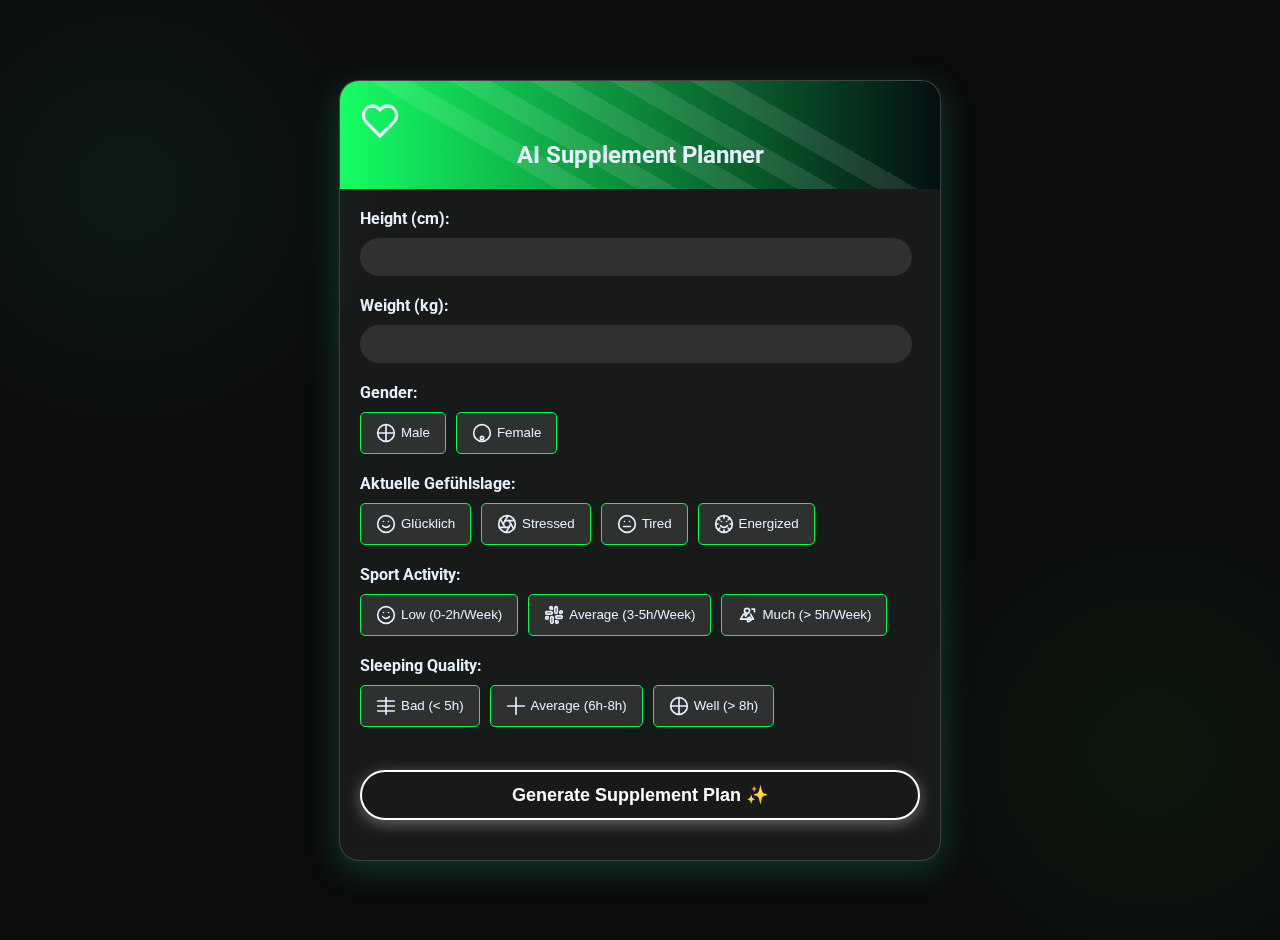
==== commit fa05e7f7: "Add files via upload" ====
--- a/planner.html
+++ b/planner.html
@@ -8,7 +8,7 @@
         @import url('https://fonts.googleapis.com/css2?family=Roboto:wght@300;400;700&display=swap');
 
         :root {
-            --primary-color: #00ff9d;
+            --primary-color: #00ff4c;
             --secondary-color: #040f11;
             --background-color: #0b0c0c;
             --text-color: #e6f1ff;
@@ -30,7 +30,7 @@
         }
 
         .container {
-            background-color: rgba(255, 255, 255, 0.05);
+            background-color: rgba(255, 255, 255, 0.055);
             border-radius: 20px;
             box-shadow: 0 8px 32px 0 rgba(31, 135, 104, 0.37);
             backdrop-filter: blur(4px);
@@ -41,7 +41,7 @@
         }
 
         .header {
-            background: linear-gradient(90deg, #03e97e 0%, var(--secondary-color) 100%);
+            background: linear-gradient(90deg, #14ff63 0%, var(--secondary-color) 100%);
             color: var(--text-color);
             padding: 20px;
             text-align: center;
@@ -146,7 +146,7 @@
             background: none;
             color: white;
             border: 2.5px solid white;
-            border-radius: 5px;
+            border-radius: 26px;
             font-size: 18px;
             cursor: pointer;
             font-weight: bolder;
